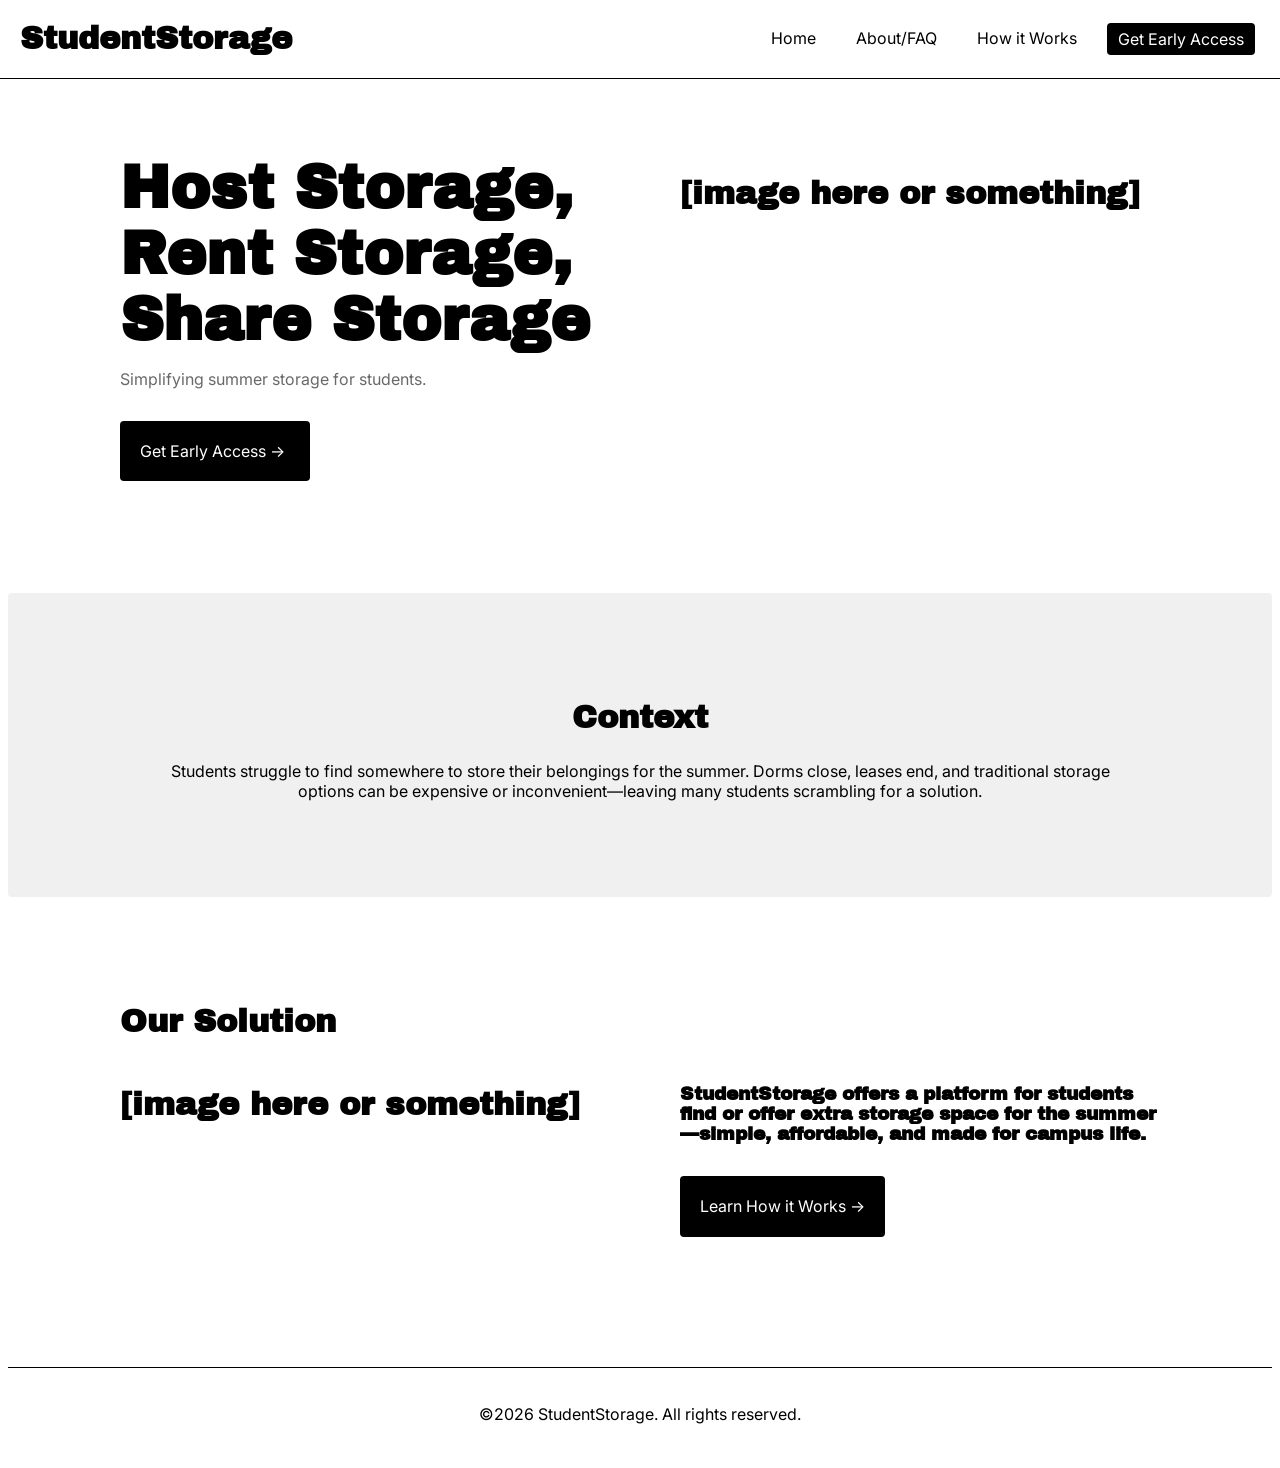
==== index.html @ 921c44a9 "Update wireframe styles" ====
<!DOCTYPE html>
<html lang="en">
    <head>
        <meta charset="UTF-8">
        <meta name="viewport" content="width=device-width, initial-scale=1.0">
        <link rel="stylesheet" href="./static/styles.css">
        <link rel="preconnect" href="https://fonts.googleapis.com">
        <link rel="preconnect" href="https://fonts.gstatic.com" crossorigin>
        <!-- Archivo Black Font -->
        <link href="https://fonts.googleapis.com/css2?family=Archivo+Black&family=Figtree:ital,wght@0,300..900;1,300..900&display=swap" rel="stylesheet">
        <!-- Inter Font -->
        <link href="https://fonts.googleapis.com/css2?family=Inter:ital,opsz,wght@0,14..32,100..900;1,14..32,100..900&display=swap" rel="stylesheet">
        <script src="./static/scripts.js" defer></script>
        <title>StudentStorage</title>
    </head>
    <body>
        <!-- Header block fixed @ top of page -->
        <header>
            <div class="header-container">
                <h1>StudentStorage</h1>
                <!-- Navbar -->
                <a href="javascript:void(0);" class="clear-link-styles" id="menu-button">Menu ☰</a>
                <nav class="navbar">
                    <ul class="navlink-container">
                        <li class="navlink"><a href="./index.html" class="clear-link-styles">Home</a></li>
                        <li class="navlink"><a href="./views/faq.html" class="clear-link-styles">About/FAQ</a></li>
                        <li class="navlink"><a href="./views/storage.html" class="clear-link-styles">How it Works</a></li>
                        <li class="navlink" id="navlink-emphasized"><a href="./views/access.html" class="clear-link-styles">Get Early Access</a></li>
                    </ul>
                </nav>
            </div>
        </header>
        <div class="gap">
            <!-- gap behind fixed navbar -->
        </div>
        <main>
            <!-- Home page introductory content -->
            <div class="page-section">
                <div class="two-section-grid">
                    <div class="left-section">
                        <h1 id="intro-text">Host Storage, Rent Storage, Share Storage</h1>
                        <p class="whisper">Simplifying summer storage for students.</p>
                        <a href="./views/access.html" class="clear-link-styles button-default">Get Early Access →</a>
                    </div>
                    <div class="right-section">
                        <h1>[image here or something]</h1>
                    </div>
                </div>
            </div>
            <div class="page-section context-container bg-light">
                <h2>Context</h2>
                <p>Students struggle to find somewhere to store their belongings 
                    for the summer. Dorms close, leases end, and traditional 
                    storage options can be expensive or inconvenient—leaving 
                    many students scrambling for a solution.</p>
            </div>
            <div class="page-section">
                <h2>Our Solution</h2>
                <div class="two-section-grid">
                    <div class="left-section">
                        <h1>[image here or something]</h1>
                    </div>
                    <div class="right-section">
                        <h3>StudentStorage offers a platform for students find 
                            or offer extra storage space for the summer—simple, 
                            affordable, and made for campus life.</h3>
                        <a href="./views/storage.html" class="clear-link-styles button-default">Learn How it Works →</a>
                    </div>
                </div>
            </div>
        </main>
        <br>
        <footer>
            <p>©2026 StudentStorage. All rights reserved.</p>
        </footer>
    </body>
</html>
---- static/styles.css ----
/* Universal Styles */
* {
    border-radius: 0.25rem;
}

/* Font styles */
h1, h2, h3 {
  font-family: "Archivo Black", sans-serif;
}

h2 {
    font-size: 2rem;
}

p, a, label, input {
    font-family: "Inter", sans-serif;
    font-size: 16px;
    font-optical-sizing: auto;
}

input {
    min-height: 30px;
    border: 1.5px solid dimgrey;
}

/* Header block: fixed @ top of page, contains logo, title, navbar */
header {
    display: block;
    /* Fix header block to top of viewport */
    position: fixed;
    top: 0;
    left: 0;
    width: 100vw;
    height: fit-content;
    min-height: 70px;
}

/* Header container */
.header-container {
    display: flex;
    flex-direction: row;
    align-items: center;
    height: 100%;
    min-height: 70px;
    background-color: white;
    border-radius: 0;
    border-bottom: 1px solid black;
    gap: 20px;
    padding: 0 20px;
}

/* Nav block */
nav {
    margin-left: auto;
}

/* Navbar container */
.navlink-container {
    display: flex;
    flex-direction: row;
    gap: 10px;
}

/* Navlinks */
.navbar .navlink {
    list-style: none;
    margin: 5px;
    padding: 5px 10px;
    text-align: center;
}

/* Navlink hover animation */
.navbar .navlink:hover {
    background-color: black;
    color: white;
    transition: 0.15s;
}

/* Menu button to toggle navbar for mobile aspect ratio */
#menu-button {
    display: none;
    margin-left: auto;
    padding: 5px;
}

.gap {
    /* Gap should be the height of header block + margin */
    height: 67px; 
}

footer {
    border-radius: 0;
    border-top: 1px solid black;
    padding: 20px;
    text-align: center;
}

/* PAGE STRUCTURES */
/* General page section to keep spacing consistent between sections */
.page-section {
    padding: 5rem 7rem;
}

.bg-light {
    background-color: #F0F0F0;
}

/* One section "grid" */
.sub-section {
    margin: 3rem 0;
}

/* Two section grid template */
.two-section-grid {
    display: grid;
    grid-template-areas: 
        "left-section right-section";
    grid-template-columns: 1fr 1fr;
}

.two-section-grid > * {
    padding: 0 40px;
}

.left-section {
    grid-area: "left-section";
    padding-left: 0;
}

.right-section {
    grid-area: "right-section";
    padding-right: 0;
}

/* CONTAINERS */
.context-container {
    padding: 5rem 10rem;
    text-align: center;
}

.how-it-works {
    text-align: center;
}

.method-container {
    display: flex;
    justify-content: center;
    flex-wrap: wrap;
    gap: 20px;
}

.method {
    padding: 1.5rem;
    width: 250px;
    height: 250px;
    text-align: center;
}

.team-container {
    display: flex;
    justify-content: center;
    gap: 20px;
}

.teammate {
    width: fit-content;
    height: fit-content;
    text-align: center;
}

.login-container {
    display: flex;
    justify-content: center;
    width: 100%
}

.form-container {
    display: flex;
    flex-direction: column;
    gap: 30px;
}

.form-field {
    grid-template-columns: 1fr 3fr;   
}

.submit-container {
    display: flex;
    justify-content: center;
}

.contact-container {
    display: flex;
    justify-content: space-around;
    flex-wrap: wrap;
}

/* Remove default styling for links */
.clear-link-styles {
    text-decoration: none;
    color: inherit;
}

/* Lighter text */
.whisper {
    color: dimgrey;
}

/* BUTTON STYLES */
.button-default {
    display: block;
    width: fit-content;
    min-width: 150px;
    margin: 2rem 0;
    padding: 1.2rem;
    background-color: black;
    color: white;
    border: 1px solid transparent;
}

.button-default:hover, #navlink-emphasized:hover {
    background-color: white;
    color: black;
    border: 1px solid black;
    transition: 0.15s
}

/* Specific IDs */
#intro-text {
    margin: inherit;
    font-size: 3.75rem;
}

#navlink-emphasized {
    background-color: black;
    color: white;
    border: 1px solid transparent;   
}

#comments {
    min-height: 85px;
}

/* Mobile styles */
@media (max-width: 768px) {
    .navbar {
        display: none;
        background-color: white;
    }

    .navlink-container {
        flex-direction: column;
        gap: normal;
        padding-right: 40px;
        padding-bottom: 10px;
        border-bottom: 1px solid black;
    }

    /* Navlinks */
    .navbar .navlink {
        text-align: left;
    }

    /* Active navbar for mobile menu toggle */
    .navbar.active {
        display: block;
        position: fixed;
        top: 70px;
        left: 0;
        width: 100vw;
        height: fit-content;
    }

    #menu-button {
        display: block;
    }

    /* Two section grid template */
    .two-section-grid {
        display: flex;
        flex-direction: column;
    }

    /* CONTAINERS */
    .contact-container {
        display: flex;
        flex-direction: column;
    }
}
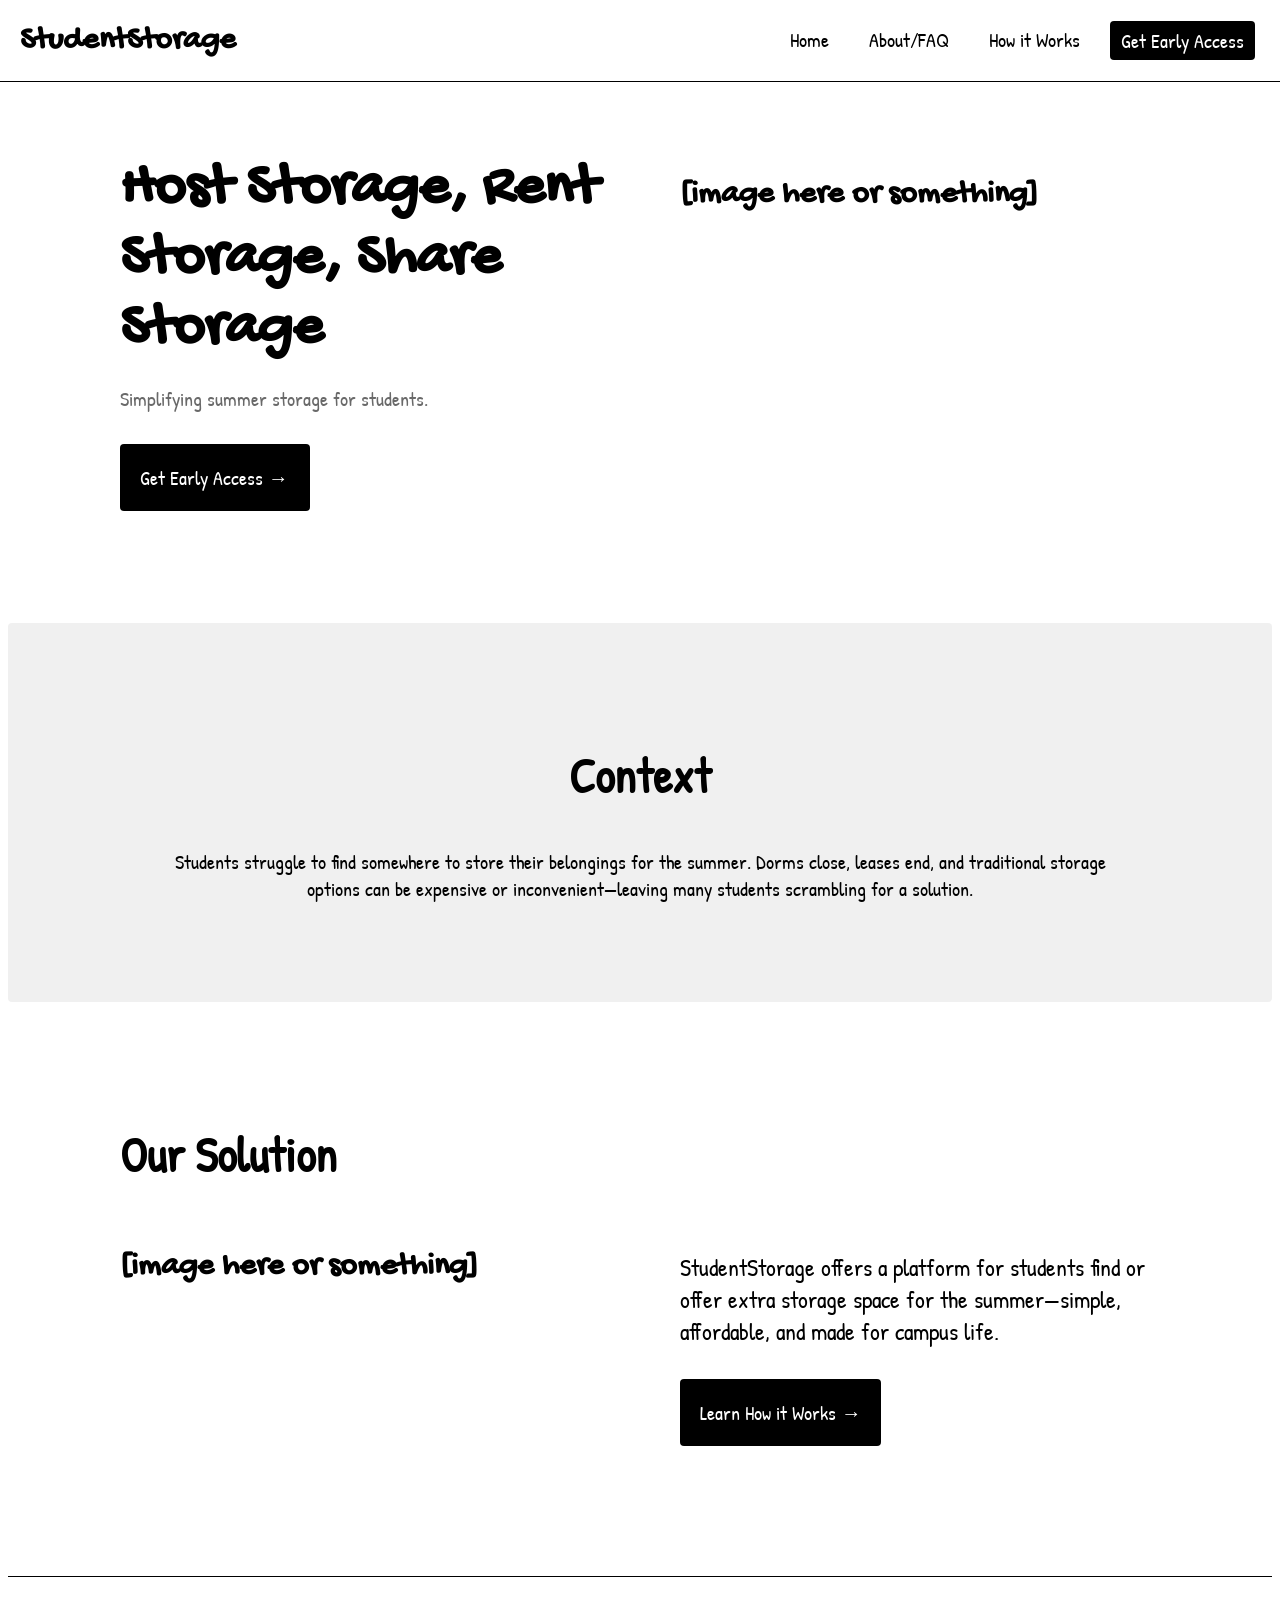
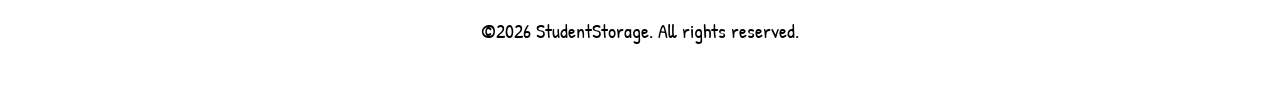
==== commit c21b14ca: "Update team images and fonts" ====
--- a/index.html
+++ b/index.html
@@ -6,11 +6,13 @@
         <link rel="stylesheet" href="./static/styles.css">
         <link rel="preconnect" href="https://fonts.googleapis.com">
         <link rel="preconnect" href="https://fonts.gstatic.com" crossorigin>
+        <!-- Gochi Hand Font -->
+        <link href="https://fonts.googleapis.com/css2?family=Gochi+Hand&family=Inter:ital,opsz,wght@0,14..32,100..900;1,14..32,100..900&display=swap" rel="stylesheet">
         <!-- Archivo Black Font -->
         <link href="https://fonts.googleapis.com/css2?family=Archivo+Black&family=Figtree:ital,wght@0,300..900;1,300..900&display=swap" rel="stylesheet">
-        <!-- Inter Font -->
-        <link href="https://fonts.googleapis.com/css2?family=Inter:ital,opsz,wght@0,14..32,100..900;1,14..32,100..900&display=swap" rel="stylesheet">
-        <script src="./static/scripts.js" defer></script>
+        <!-- Patrick Hand Font -->
+        <link href="https://fonts.googleapis.com/css2?family=Gochi+Hand&family=Inter:ital,opsz,wght@0,14..32,100..900;1,14..32,100..900&family=Patrick+Hand&display=swap" rel="stylesheet">
+        <script src="../static/scripts.js" defer></script>
         <title>StudentStorage</title>
     </head>
     <body>
--- a/static/styles.css
+++ b/static/styles.css
@@ -4,17 +4,26 @@
 }
 
 /* Font styles */
-h1, h2, h3 {
-  font-family: "Archivo Black", sans-serif;
+h1 {
+    font-family: "Gochi Hand", cursive;
+}
+
+h2, h3 {
+    font-family: "Patrick Hand", cursive;
 }
 
 h2 {
-    font-size: 2rem;
+    font-size: 3rem;
+}
+
+h3 {
+    font-size: 1.5rem;
+    font-weight: normal;
 }
 
 p, a, label, input {
-    font-family: "Inter", sans-serif;
-    font-size: 16px;
+    font-family: "Patrick Hand", cursive;
+    font-size: 20px;
     font-optical-sizing: auto;
 }
 
@@ -152,7 +161,7 @@
 .method {
     padding: 1.5rem;
     width: 250px;
-    height: 250px;
+    height: fit-content;
     text-align: center;
 }
 
@@ -243,6 +252,7 @@
 
 /* Mobile styles */
 @media (max-width: 768px) {
+    
     .navbar {
         display: none;
         background-color: white;
@@ -275,15 +285,41 @@
         display: block;
     }
 
+    .page-section {
+        padding: 5rem 3rem;
+        place-items: center;
+    }
+
+    .page-section, .left-section, .right-section {
+        text-align: center;
+        place-items: center;
+    }
+
     /* Two section grid template */
     .two-section-grid {
         display: flex;
         flex-direction: column;
     }
 
+    .left-section {
+        padding-right: 0rem;
+    }
+
+    .right-section {
+        padding-left: 0rem;
+    }
+
     /* CONTAINERS */
     .contact-container {
         display: flex;
         flex-direction: column;
     }
-}
+
+    .team-container {
+        flex-direction: column;
+    }
+
+    .teammate {
+        margin: auto;
+    }
+}
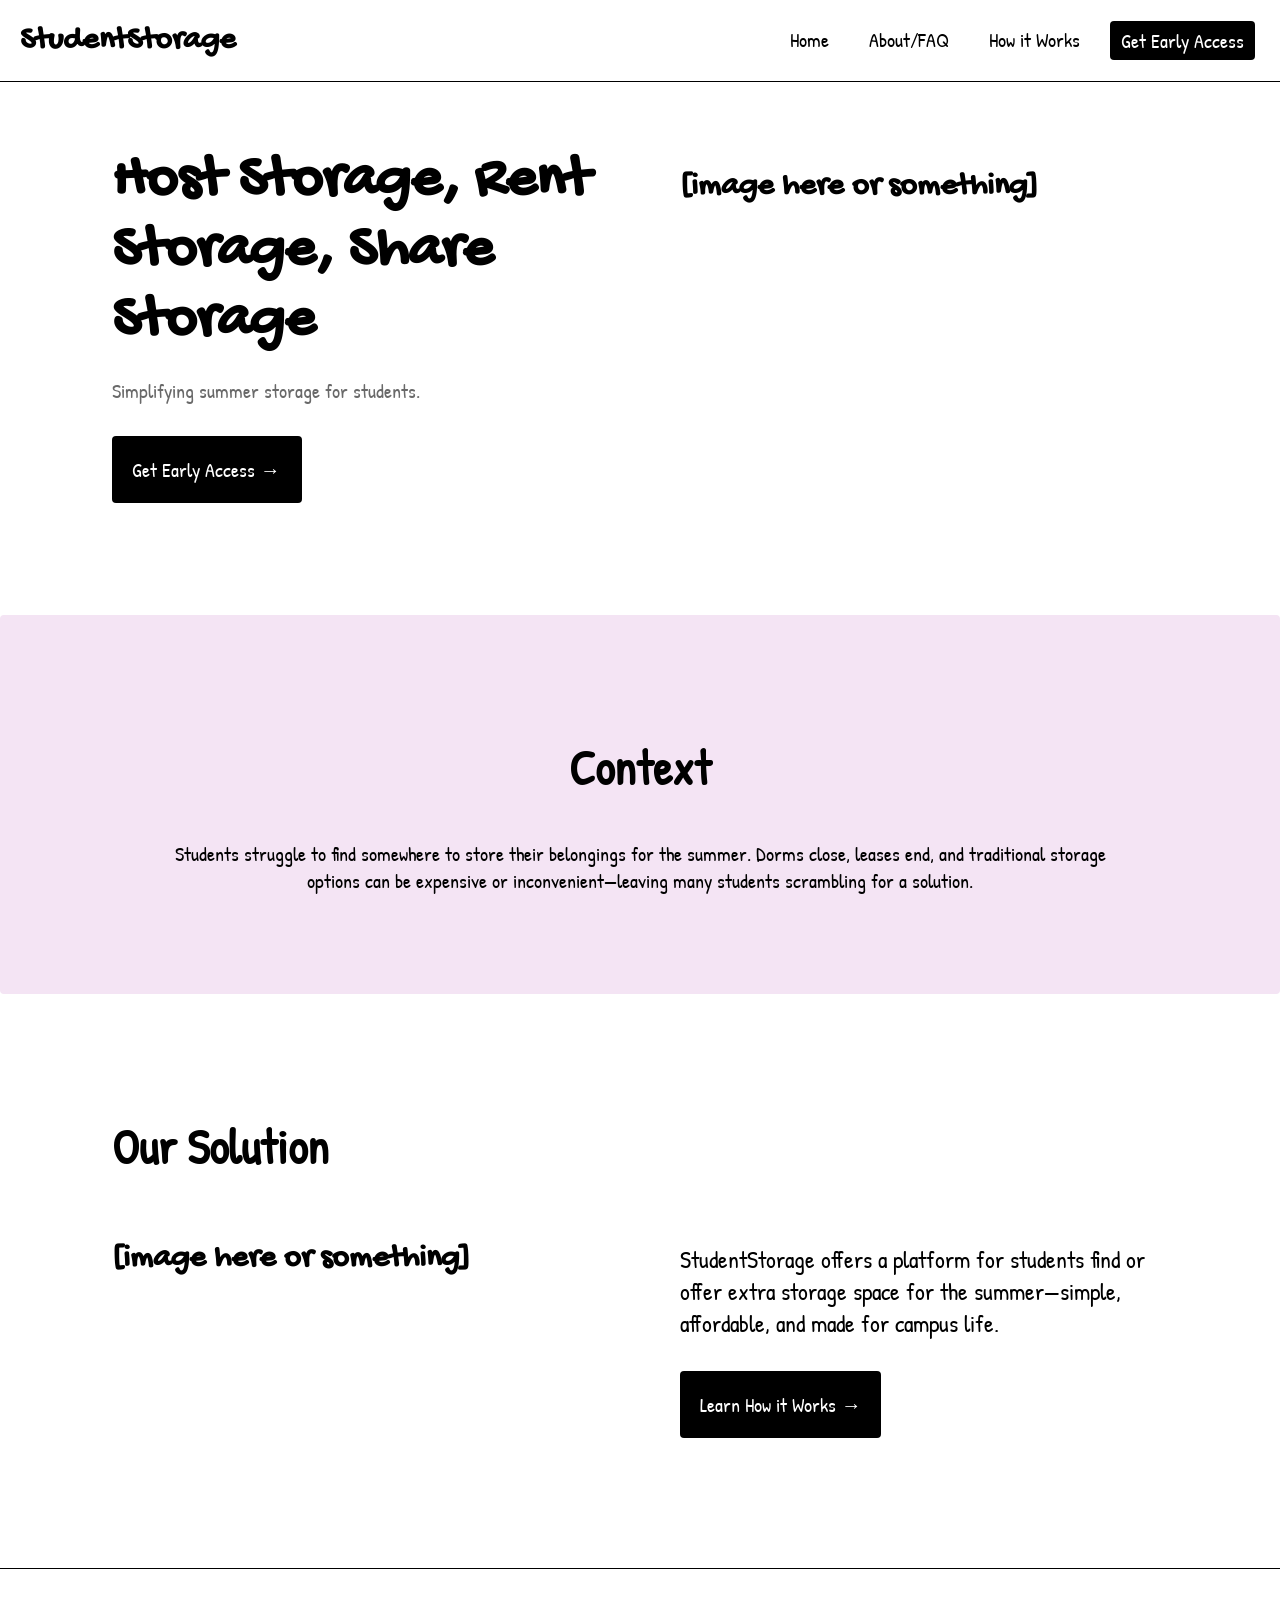
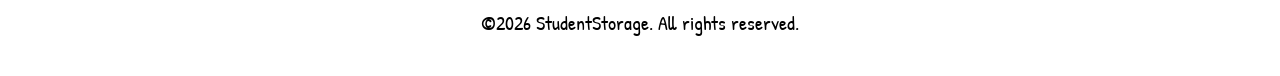
==== commit e258d38c: "Initial colors" ====
--- a/index.html
+++ b/index.html
@@ -12,7 +12,7 @@
         <link href="https://fonts.googleapis.com/css2?family=Archivo+Black&family=Figtree:ital,wght@0,300..900;1,300..900&display=swap" rel="stylesheet">
         <!-- Patrick Hand Font -->
         <link href="https://fonts.googleapis.com/css2?family=Gochi+Hand&family=Inter:ital,opsz,wght@0,14..32,100..900;1,14..32,100..900&family=Patrick+Hand&display=swap" rel="stylesheet">
-        <script src="../static/scripts.js" defer></script>
+        <script src="./static/scripts.js" defer></script>
         <title>StudentStorage</title>
     </head>
     <body>
@@ -21,7 +21,7 @@
             <div class="header-container">
                 <h1>StudentStorage</h1>
                 <!-- Navbar -->
-                <a href="javascript:void(0);" class="clear-link-styles" id="menu-button">Menu ☰</a>
+                <a href="javascript:void(0);" class="clear-link-styles" id="menu-button">☰</a>
                 <nav class="navbar">
                     <ul class="navlink-container">
                         <li class="navlink"><a href="./index.html" class="clear-link-styles">Home</a></li>
@@ -49,7 +49,7 @@
                     </div>
                 </div>
             </div>
-            <div class="page-section context-container bg-light">
+            <div class="page-section context-container bg-light" style="background-color: #F4E4F4;">
                 <h2>Context</h2>
                 <p>Students struggle to find somewhere to store their belongings 
                     for the summer. Dorms close, leases end, and traditional 
--- a/static/styles.css
+++ b/static/styles.css
@@ -1,6 +1,10 @@
 /* Universal Styles */
 * {
     border-radius: 0.25rem;
+}
+
+body {
+    margin: 0;
 }
 
 /* Font styles */
@@ -277,7 +281,7 @@
         position: fixed;
         top: 70px;
         left: 0;
-        width: 100vw;
+        width: 100%;
         height: fit-content;
     }
 
@@ -287,7 +291,6 @@
 
     .page-section {
         padding: 5rem 3rem;
-        place-items: center;
     }
 
     .page-section, .left-section, .right-section {
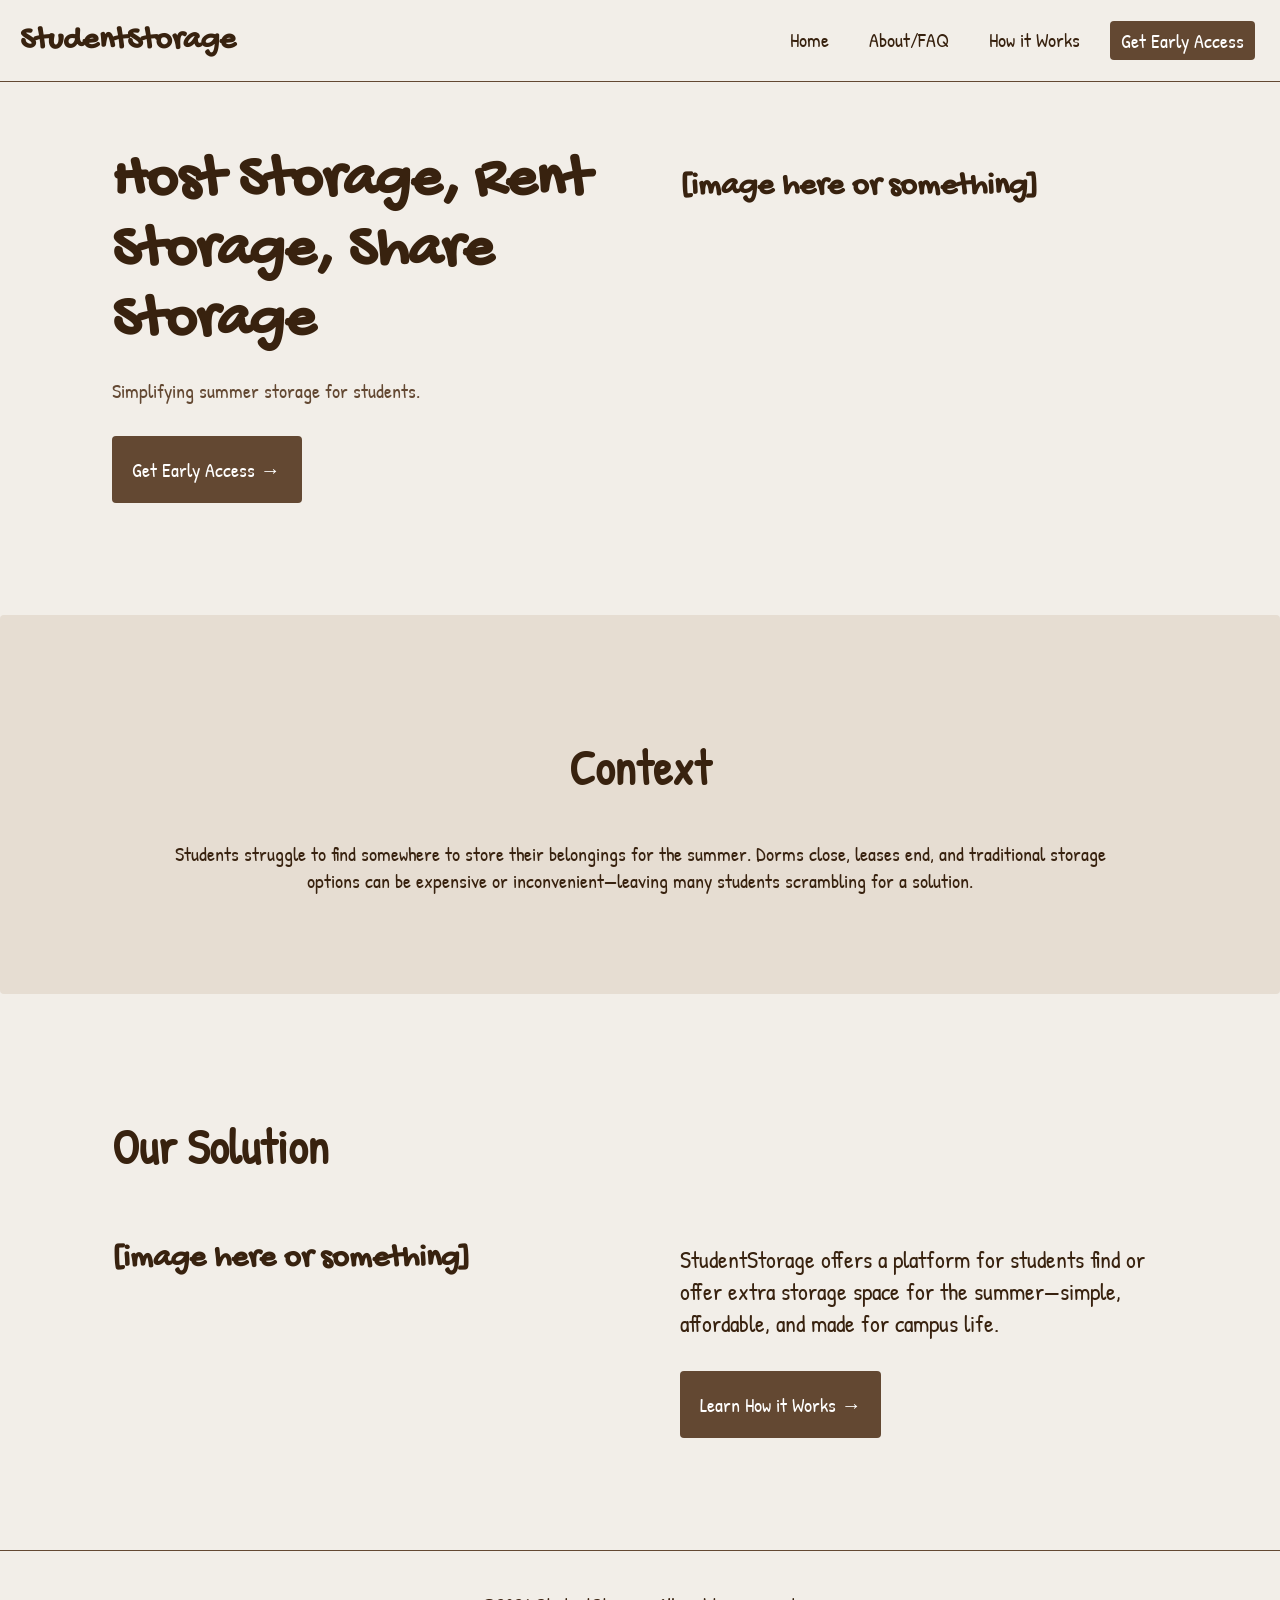
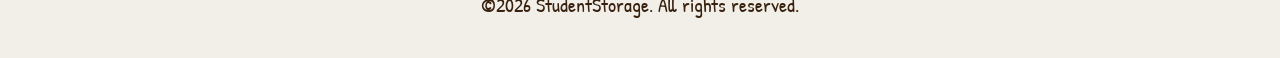
==== commit 9bd5bf22: "Add styles and confirmation page for form" ====
--- a/index.html
+++ b/index.html
@@ -49,7 +49,7 @@
                     </div>
                 </div>
             </div>
-            <div class="page-section context-container bg-light" style="background-color: #F4E4F4;">
+            <div class="page-section context-container bg-light">
                 <h2>Context</h2>
                 <p>Students struggle to find somewhere to store their belongings 
                     for the summer. Dorms close, leases end, and traditional 
@@ -71,7 +71,6 @@
                 </div>
             </div>
         </main>
-        <br>
         <footer>
             <p>©2026 StudentStorage. All rights reserved.</p>
         </footer>
--- a/static/styles.css
+++ b/static/styles.css
@@ -1,10 +1,12 @@
 /* Universal Styles */
 * {
     border-radius: 0.25rem;
+    color: #38220f;
 }
 
 body {
     margin: 0;
+    background-color: #f2eee8;
 }
 
 /* Font styles */
@@ -33,7 +35,7 @@
 
 input {
     min-height: 30px;
-    border: 1.5px solid dimgrey;
+    border: 1.5px solid #634832;
 }
 
 /* Header block: fixed @ top of page, contains logo, title, navbar */
@@ -55,9 +57,9 @@
     align-items: center;
     height: 100%;
     min-height: 70px;
-    background-color: white;
+    background-color: #f2eee8;
     border-radius: 0;
-    border-bottom: 1px solid black;
+    border-bottom: 1px solid #634832;
     gap: 20px;
     padding: 0 20px;
 }
@@ -84,7 +86,7 @@
 
 /* Navlink hover animation */
 .navbar .navlink:hover {
-    background-color: black;
+    background-color: #634832;
     color: white;
     transition: 0.15s;
 }
@@ -103,7 +105,7 @@
 
 footer {
     border-radius: 0;
-    border-top: 1px solid black;
+    border-top: 1px solid #634832;
     padding: 20px;
     text-align: center;
 }
@@ -115,7 +117,7 @@
 }
 
 .bg-light {
-    background-color: #F0F0F0;
+    background-color: #e6ddd2;
 }
 
 /* One section "grid" */
@@ -208,6 +210,12 @@
     flex-wrap: wrap;
 }
 
+.confirmation-container {
+    text-align: center;
+    place-items: center;
+}
+
+/* TEXT STYLES: */
 /* Remove default styling for links */
 .clear-link-styles {
     text-decoration: none;
@@ -216,7 +224,11 @@
 
 /* Lighter text */
 .whisper {
-    color: dimgrey;
+    color: #634832;
+}
+
+.underline {
+    text-decoration: underline;
 }
 
 /* BUTTON STYLES */
@@ -226,15 +238,15 @@
     min-width: 150px;
     margin: 2rem 0;
     padding: 1.2rem;
-    background-color: black;
+    background-color: #634832;
     color: white;
     border: 1px solid transparent;
 }
 
 .button-default:hover, #navlink-emphasized:hover {
     background-color: white;
-    color: black;
-    border: 1px solid black;
+    color: #634832;
+    border: 1px solid #634832;
     transition: 0.15s
 }
 
@@ -245,7 +257,7 @@
 }
 
 #navlink-emphasized {
-    background-color: black;
+    background-color: #634832;
     color: white;
     border: 1px solid transparent;   
 }
@@ -267,7 +279,7 @@
         gap: normal;
         padding-right: 40px;
         padding-bottom: 10px;
-        border-bottom: 1px solid black;
+        border-bottom: 1px solid #634832;
     }
 
     /* Navlinks */
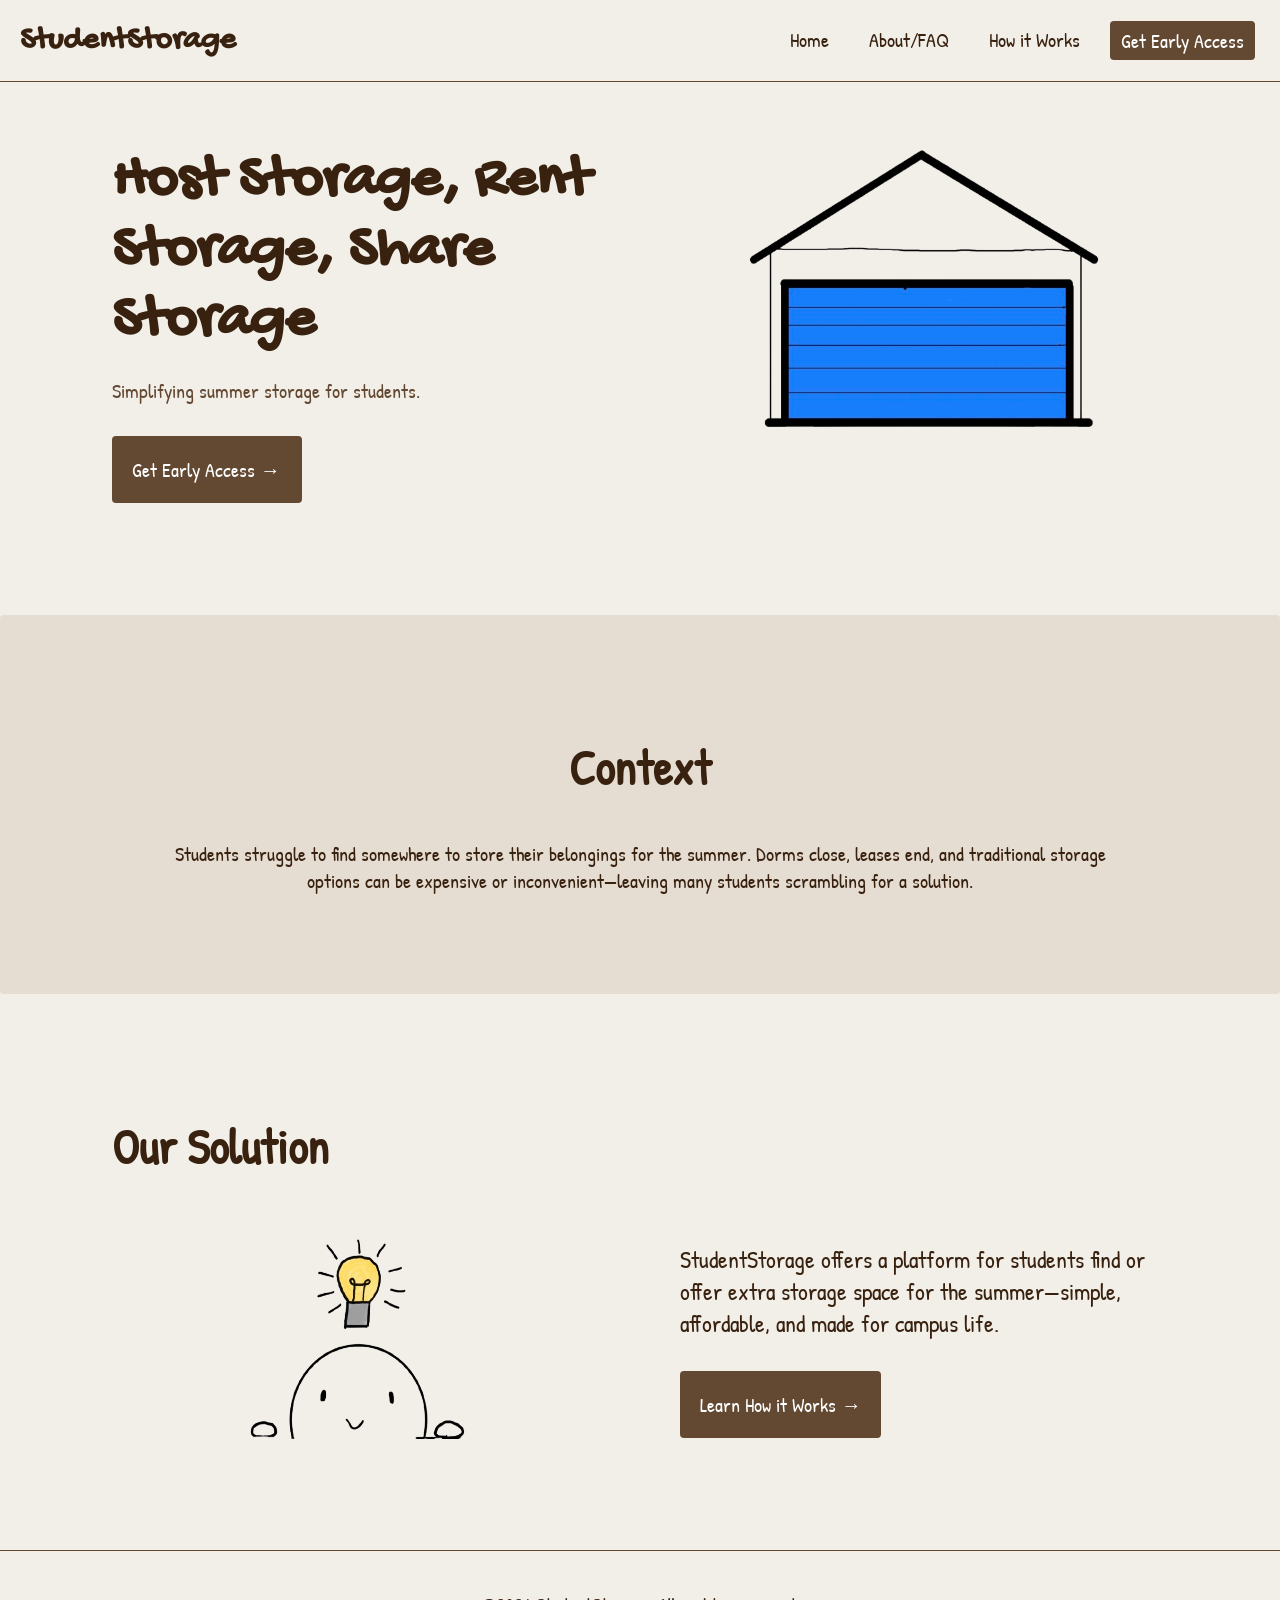
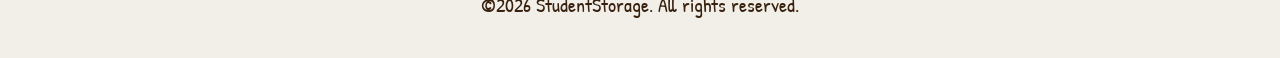
==== commit aed1d170: "Update images" ====
--- a/index.html
+++ b/index.html
@@ -45,7 +45,7 @@
                         <a href="./views/access.html" class="clear-link-styles button-default">Get Early Access →</a>
                     </div>
                     <div class="right-section">
-                        <h1>[image here or something]</h1>
+                        <img src="./static/images/storage.png" width="350" height="280" class="home-image">
                     </div>
                 </div>
             </div>
@@ -60,7 +60,7 @@
                 <h2>Our Solution</h2>
                 <div class="two-section-grid">
                     <div class="left-section">
-                        <h1>[image here or something]</h1>
+                        <img src="./static/images/solution.png" width="280" height="220" class="home-image">
                     </div>
                     <div class="right-section">
                         <h3>StudentStorage offers a platform for students find 
--- a/static/styles.css
+++ b/static/styles.css
@@ -250,6 +250,19 @@
     transition: 0.15s
 }
 
+/* IMAGE/VISUAL STYLES */
+.home-image {
+    display: block;
+    justify-self: center;
+    margin: 0 auto;
+}
+
+.wireframes {
+    width: 100%;
+    height: auto;
+    border-radius: 15px;
+}
+
 /* Specific IDs */
 #intro-text {
     margin: inherit;
@@ -307,7 +320,7 @@
 
     .page-section, .left-section, .right-section {
         text-align: center;
-        place-items: center;
+        justify-items: center;
     }
 
     /* Two section grid template */
@@ -337,4 +350,11 @@
     .teammate {
         margin: auto;
     }
-}
+
+    /* BUTTONS */
+    .button-default {
+        display: block;
+        justify-self: center;
+        margin: 2rem auto;
+    }
+}
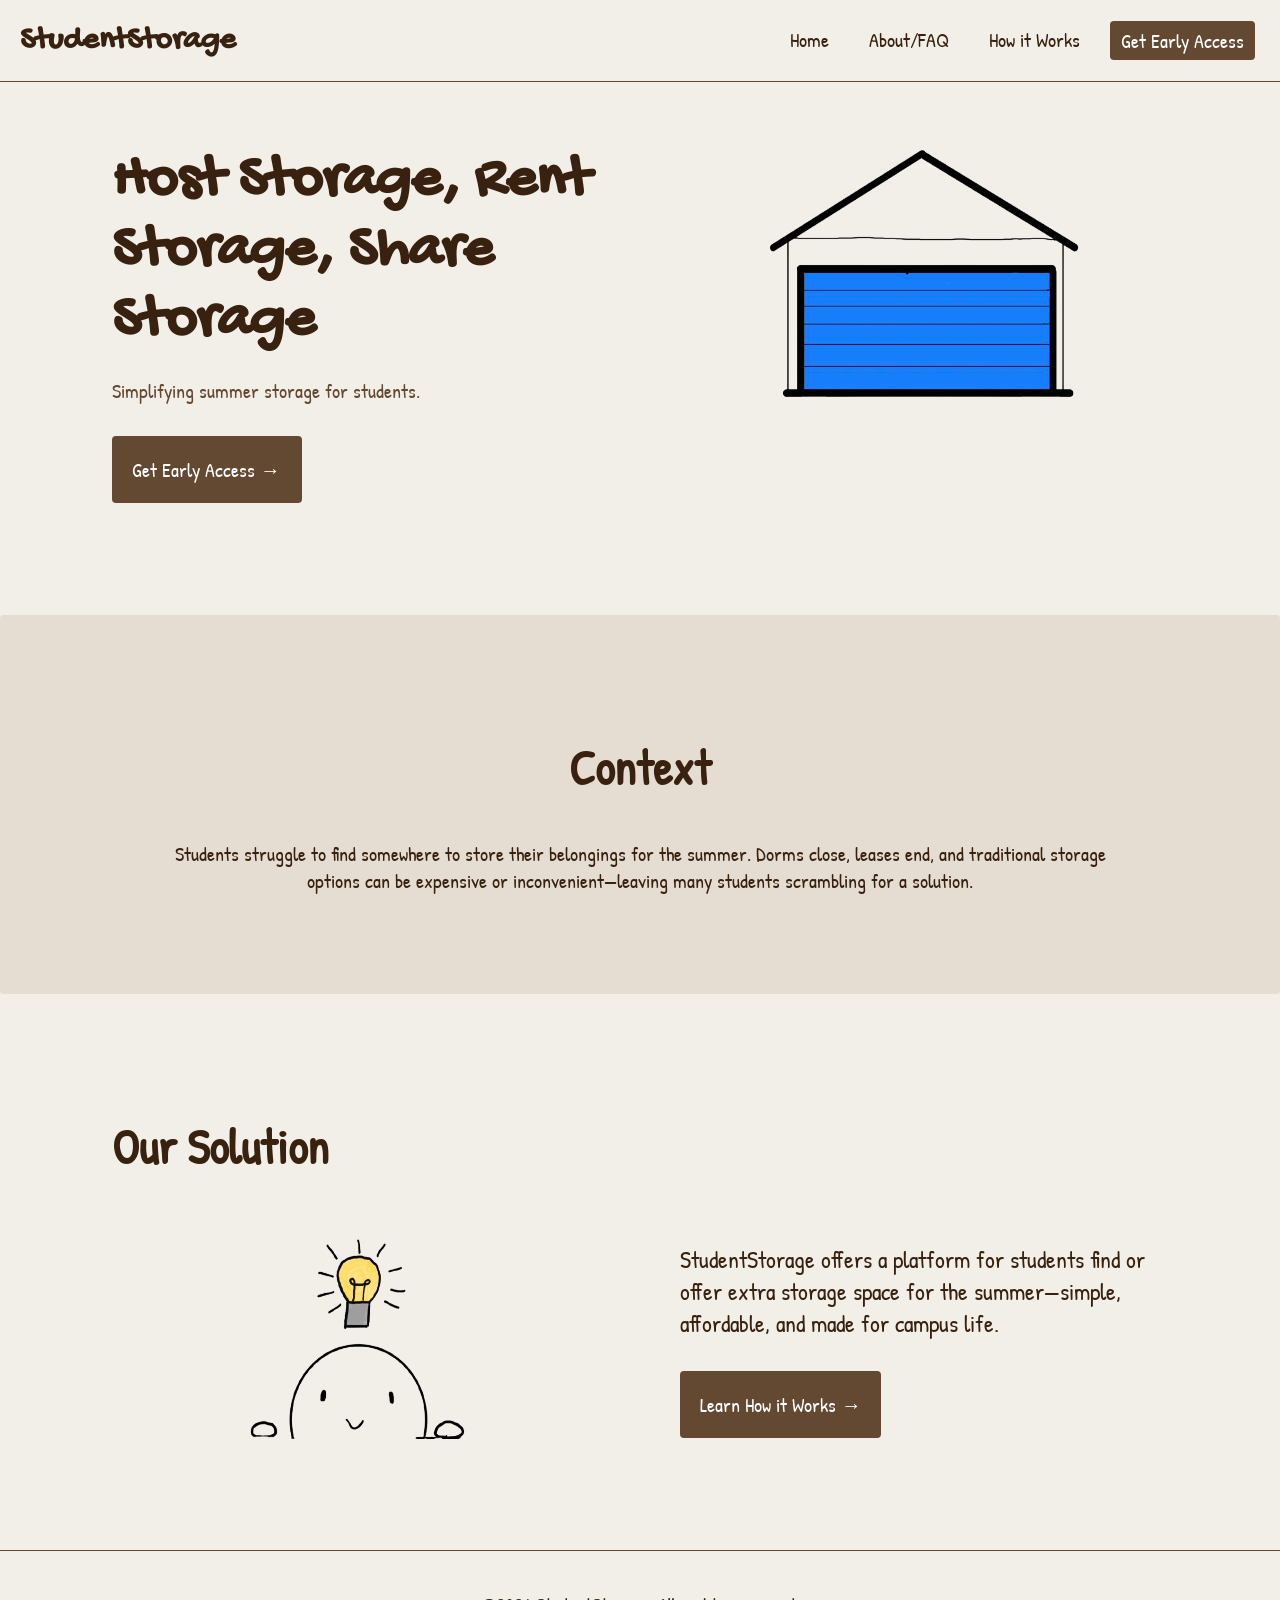
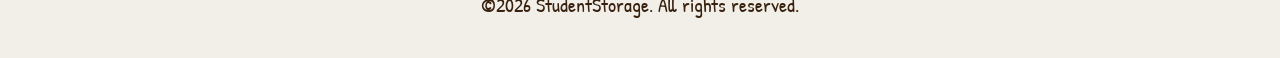
==== commit 0af7469a: "Fix image size and mobile navbar position" ====
--- a/index.html
+++ b/index.html
@@ -45,7 +45,7 @@
                         <a href="./views/access.html" class="clear-link-styles button-default">Get Early Access →</a>
                     </div>
                     <div class="right-section">
-                        <img src="./static/images/storage.png" width="350" height="280" class="home-image">
+                        <img src="./static/images/storage.png" width="310" height="250" class="home-image">
                     </div>
                 </div>
             </div>
--- a/static/styles.css
+++ b/static/styles.css
@@ -284,7 +284,7 @@
     
     .navbar {
         display: none;
-        background-color: white;
+        background-color: #f2eee8;
     }
 
     .navlink-container {
@@ -304,7 +304,7 @@
     .navbar.active {
         display: block;
         position: fixed;
-        top: 70px;
+        top: 72px;
         left: 0;
         width: 100%;
         height: fit-content;
